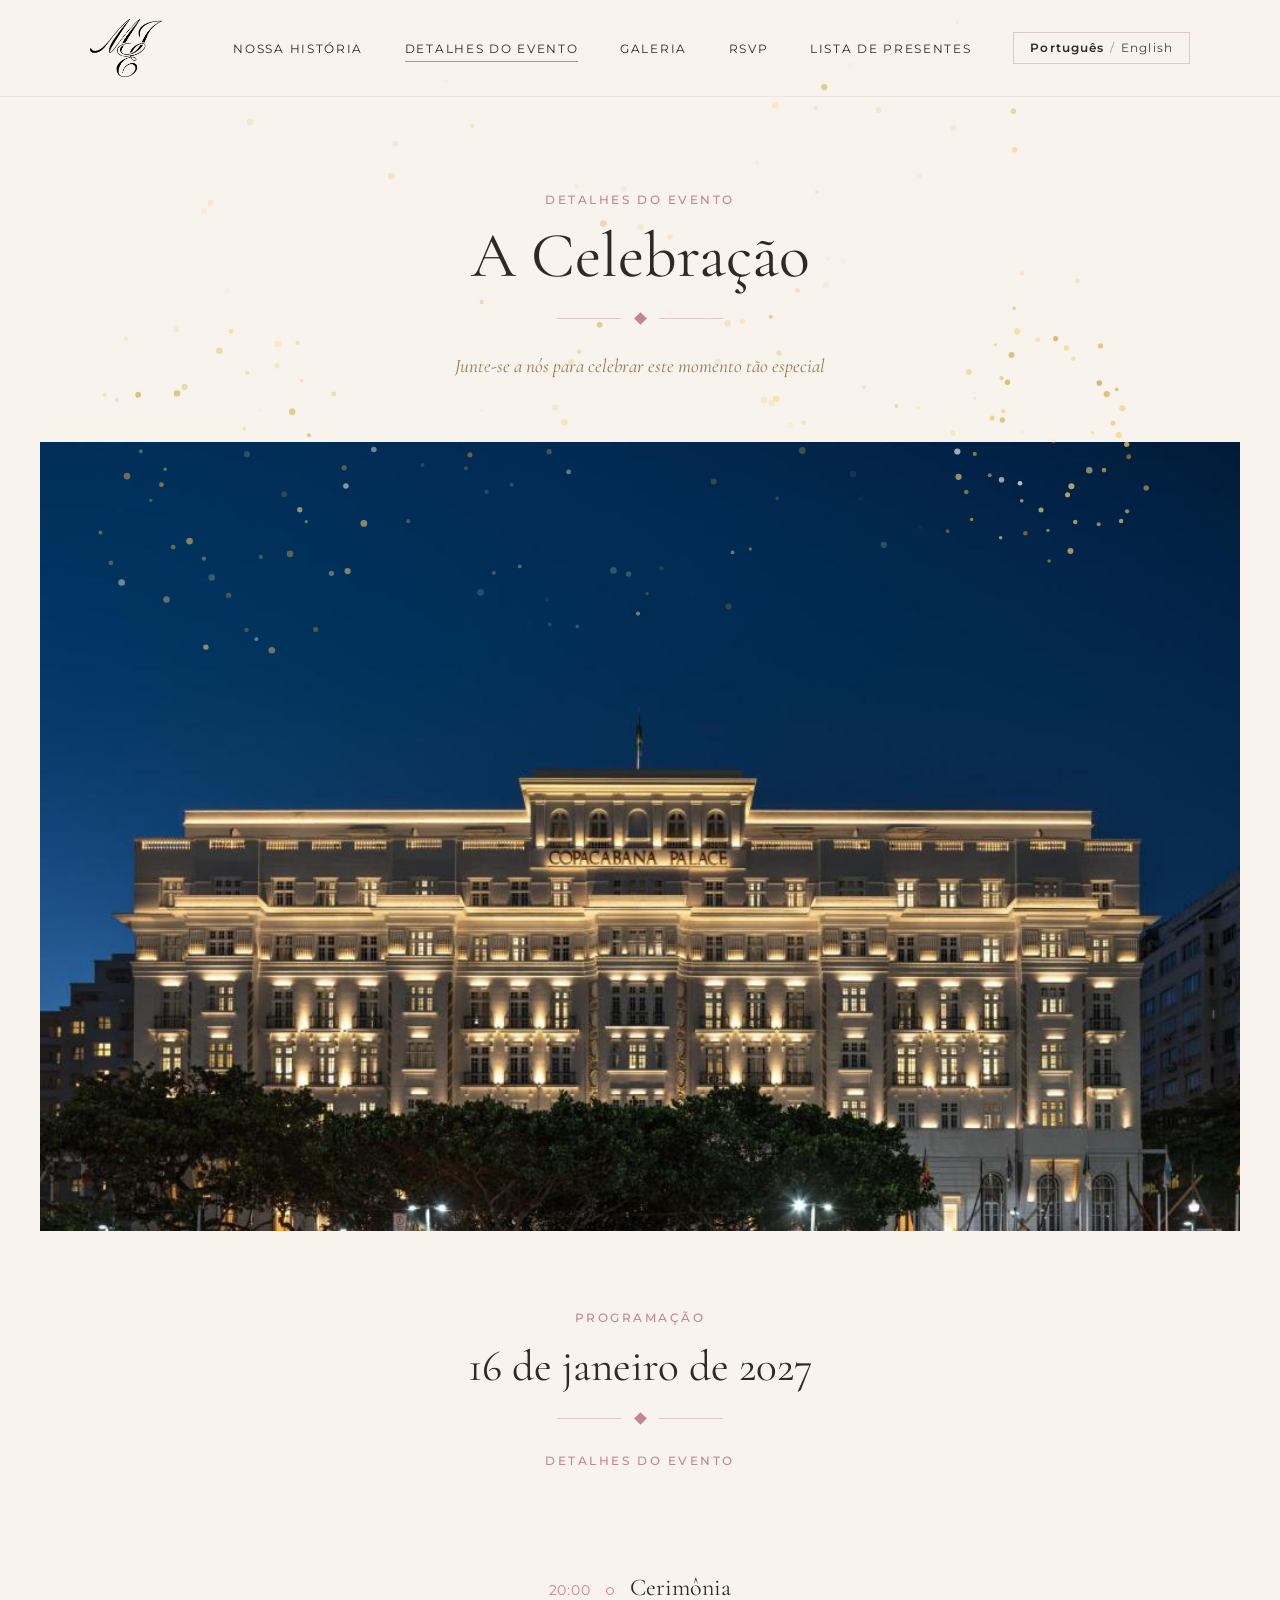
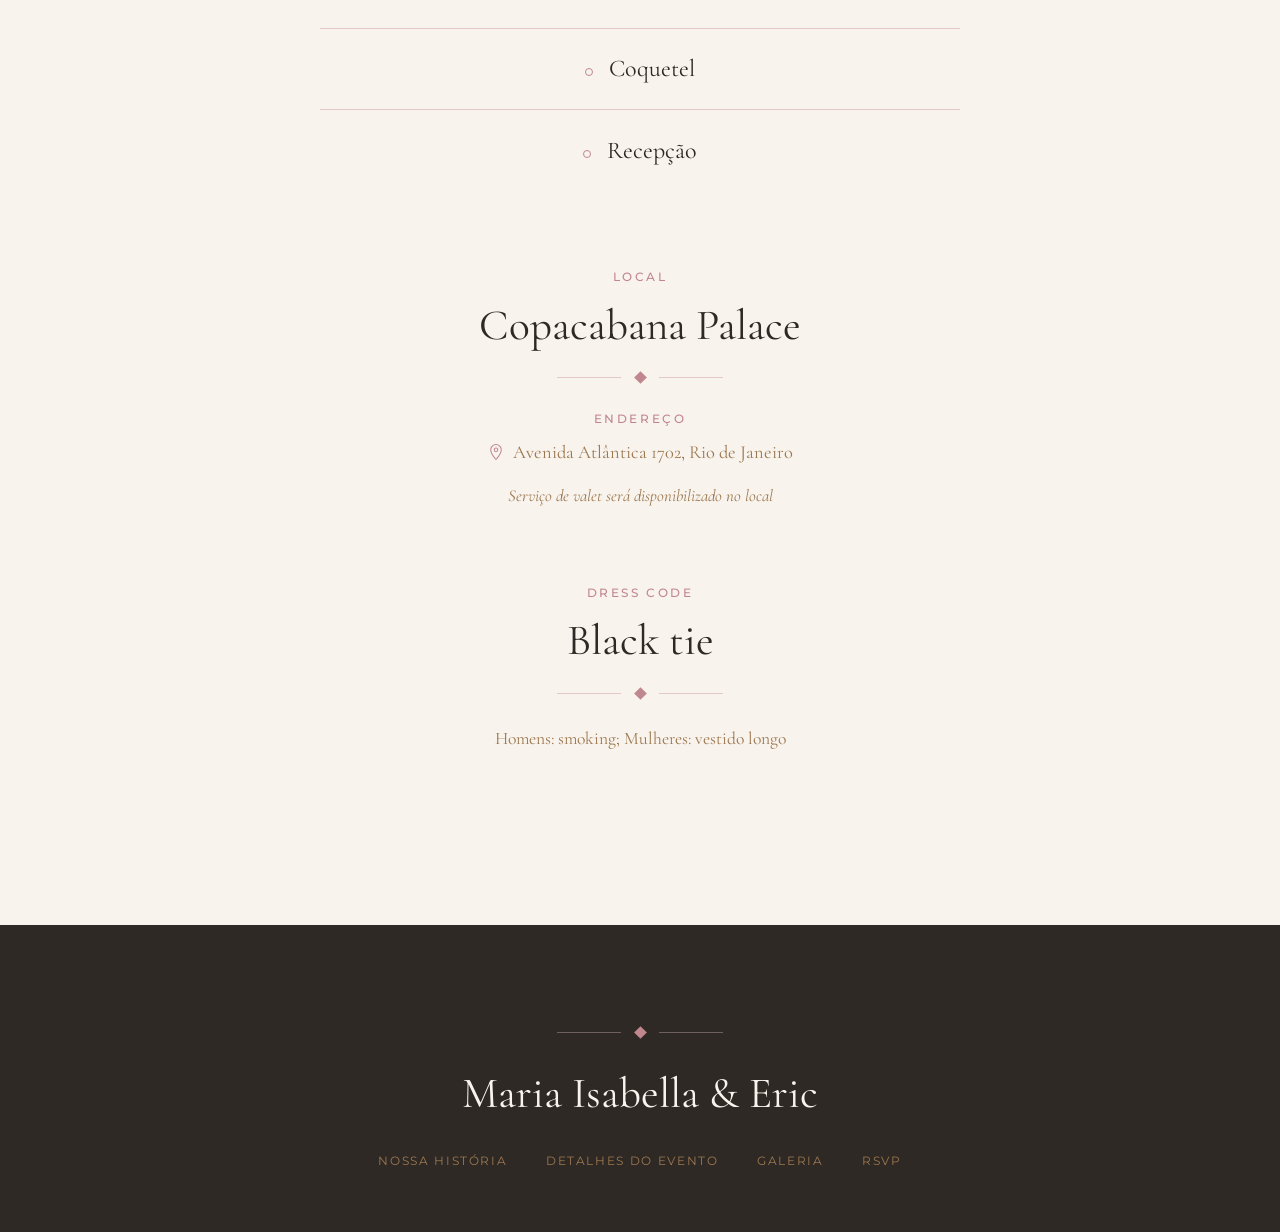
==== evento.html @ d5723450 "Add files via upload" ====
<!DOCTYPE html>
<html lang="pt-BR">
<head>
<meta charset="UTF-8">
<meta name="viewport" content="width=device-width, initial-scale=1.0">
<title>Detalhes do Evento — Maria Isabella &amp; Eric</title>
<meta name="description" content="Detalhes da celebração de Maria Isabella e Eric no Copacabana Palace">
<link rel="icon" href="assets/images/logo.png">
<link rel="preconnect" href="https://fonts.googleapis.com">
<link rel="preconnect" href="https://fonts.gstatic.com" crossorigin>
<link href="https://fonts.googleapis.com/css2?family=Cormorant+Garamond:ital,wght@0,300;0,400;0,500;0,600;1,400;1,500&family=Montserrat:wght@400;500;600&display=swap" rel="stylesheet">
<link rel="stylesheet" href="css/style.css">
</head>
<body>

<header class="site-header" id="top">
  <div class="header-inner">
    <a href="index.html" class="logo-link" aria-label="Maria Isabella e Eric — início">
      <img src="assets/images/logo.png" alt="ME" class="logo-mark">
    </a>

    <button class="nav-toggle" id="navToggle" aria-label="Abrir menu" aria-expanded="false">
      <span></span><span></span><span></span>
    </button>

    <nav class="main-nav" id="mainNav">
      <a href="historia.html" class="nav-link" data-i18n="nav.story">Nossa História</a>
      <a href="evento.html" class="nav-link is-active" aria-current="page" data-i18n="nav.event">Detalhes do Evento</a>
      <a href="galeria.html" class="nav-link" data-i18n="nav.gallery">Galeria</a>
      <a href="rsvp.html" class="nav-link" data-i18n="nav.rsvp">RSVP</a>
      <a href="presentes.html" class="nav-link" data-i18n="nav.registry">Lista de Presentes</a>
      <div class="nav-utility">
        <button class="lang-toggle" id="langToggle" type="button" aria-label="Switch language">
          <span class="lang-pt is-active">Português</span><span class="lang-sep">/</span><span class="lang-en">English</span>
        </button>
      </div>
    </nav>
  </div>
</header>

<main>

  <div class="page-section page-section--flush">
    <div class="page-intro">
      <p class="eyebrow" data-i18n="event.eyebrow">Detalhes do Evento</p>
      <h1 data-i18n="event.title">A Celebração</h1>
      <div class="ornament"><span></span><i></i><span></span></div>
      <p class="page-subtitle" data-i18n="event.subtitle"><em>Junte-se a nós para celebrar este momento tão especial</em></p>
    </div>

    <div class="venue-photo">
      <img src="assets/images/copacabana-palace-night.jpg" alt="Fachada iluminada do Copacabana Palace à noite">
    </div>

    <div class="event-date-block">
      <p class="eyebrow" data-i18n="event.scheduleEyebrow">Programação</p>
      <h2 data-i18n="event.dateFull">16 de janeiro de 2027</h2>
      <div class="ornament"><span></span><i></i><span></span></div>
      <p class="eyebrow" data-i18n="event.detailsEyebrow">Detalhes do Evento</p>
    </div>

    <div class="schedule-list">
      <div class="schedule-item">
        <span class="schedule-time" data-i18n="event.time">20:00</span>
        <span class="schedule-marker"></span>
        <span class="schedule-name" data-i18n="event.ceremony">Cerimônia</span>
      </div>
      <div class="schedule-item">
        <span class="schedule-marker"></span>
        <span class="schedule-name" data-i18n="event.cocktail">Coquetel</span>
      </div>
      <div class="schedule-item">
        <span class="schedule-marker"></span>
        <span class="schedule-name" data-i18n="event.reception">Recepção</span>
      </div>
    </div>

    <div class="venue-block">
      <p class="eyebrow" data-i18n="event.venueEyebrow">Local</p>
      <h2 data-i18n="event.venueName">Copacabana Palace</h2>
      <div class="ornament"><span></span><i></i><span></span></div>
      <p class="eyebrow" data-i18n="event.addressEyebrow">Endereço</p>
      <p class="venue-address">
        <svg class="pin-icon" viewBox="0 0 24 24" fill="none" xmlns="http://www.w3.org/2000/svg" aria-hidden="true"><path d="M12 22s7-7.58 7-13A7 7 0 0 0 5 9c0 5.42 7 13 7 13Z" stroke="currentColor" stroke-width="1.4"/><circle cx="12" cy="9" r="2.4" stroke="currentColor" stroke-width="1.4"/></svg>
        <span data-i18n="event.address">Avenida Atlântica 1702, Rio de Janeiro</span>
      </p>
      <p class="venue-note"><em data-i18n="event.valet">Serviço de valet será disponibilizado no local</em></p>
    </div>

    <div class="dresscode-block">
      <p class="eyebrow" data-i18n="event.dressCodeEyebrow">Dress Code</p>
      <h2 data-i18n="event.dressCode">Black tie</h2>
      <div class="ornament"><span></span><i></i><span></span></div>
      <p class="dresscode-note" data-i18n="event.dressCodeDetail">Homens: smoking; Mulheres: vestido longo</p>
    </div>
  </div>

</main>

<footer class="site-footer">
  <div class="ornament"><span></span><i></i><span></span></div>
  <h2 class="footer-names">Maria Isabella &amp; Eric</h2>
  <nav class="footer-nav">
    <a href="historia.html" data-i18n="nav.story">Nossa História</a>
    <a href="evento.html" data-i18n="nav.event">Detalhes do Evento</a>
    <a href="galeria.html" data-i18n="nav.gallery">Galeria</a>
    <a href="rsvp.html" data-i18n="nav.rsvp">RSVP</a>
  </nav>
</footer>


<script src="js/i18n.js"></script>
<script src="js/script.js"></script>
<script src="js/fireworks.js"></script>

</body>
</html>
---- css/style.css ----
/* =========================================================
   Maria Isabella & Eric — Wedding Site
   Design tokens
   ========================================================= */
:root {
  --cream:        #F8F3EC;
  --cream-deep:   #F1E9E0;
  --blush:        #F3E7E5;
  --ink:          #2E2924;
  --ink-soft:     #4A423B;
  --rose:         #C1878F;
  --rose-line:    #E4C7C7;
  --gold:         #9C7850;
  --gold-deep:    #8A6842;
  --white:        #FFFFFF;

  --font-display: 'Cormorant Garamond', Georgia, serif;
  --font-body:    'Cormorant Garamond', Georgia, serif;
  --font-sans:    'Montserrat', Helvetica, Arial, sans-serif;

  --max-width: 1180px;
  --nav-height: 96px;
}

* { box-sizing: border-box; }

html {
  scroll-behavior: smooth;
}

@media (prefers-reduced-motion: reduce) {
  html { scroll-behavior: auto; }
  * { animation-duration: 0.001ms !important; transition-duration: 0.001ms !important; }
}

body {
  margin: 0;
  background: var(--cream);
  color: var(--ink);
  font-family: var(--font-body);
  font-weight: 400;
  -webkit-font-smoothing: antialiased;
}

img { max-width: 100%; display: block; }

a { color: inherit; text-decoration: none; }

:focus-visible {
  outline: 2px solid var(--rose);
  outline-offset: 3px;
}

.eyebrow {
  font-family: var(--font-sans);
  font-size: 0.72rem;
  letter-spacing: 0.22em;
  text-transform: uppercase;
  color: var(--rose);
  margin: 0 0 0.9rem;
  font-weight: 500;
}
.eyebrow--small { font-size: 0.66rem; margin-bottom: 0.6rem; }

.ornament {
  display: flex;
  align-items: center;
  justify-content: center;
  gap: 0.9rem;
  margin: 1.4rem 0 1.9rem;
}
.ornament span { width: 64px; height: 1px; background: var(--rose-line); display: block; }
.ornament i {
  width: 9px; height: 9px;
  background: var(--rose);
  transform: rotate(45deg);
  display: block;
}

.body-copy {
  font-family: var(--font-body);
  font-size: 1.18rem;
  line-height: 1.75;
  color: var(--gold);
  max-width: 62ch;
}

.text-link {
  font-family: var(--font-sans);
  font-size: 0.78rem;
  letter-spacing: 0.15em;
  text-transform: uppercase;
  color: var(--ink);
  display: inline-flex;
  align-items: center;
  gap: 0.6rem;
  padding-bottom: 3px;
  border-bottom: 1px solid var(--ink);
  transition: color 0.25s ease, border-color 0.25s ease, gap 0.25s ease;
}
.text-link::after { content: '\2014\2014'; letter-spacing: 0; }
.text-link:hover { color: var(--rose); border-color: var(--rose); gap: 0.9rem; }
.text-link--centered { margin: 0 auto; }

.btn-outline {
  font-family: var(--font-sans);
  font-size: 0.78rem;
  letter-spacing: 0.18em;
  text-transform: uppercase;
  color: var(--ink);
  border: 1px solid var(--rose-line);
  padding: 1.1rem 3rem;
  display: inline-block;
  transition: background 0.3s ease, color 0.3s ease, border-color 0.3s ease;
}
.btn-outline:hover { background: var(--rose); border-color: var(--rose); color: var(--white); }

/* =========================================================
   Header
   ========================================================= */
.site-header {
  position: sticky;
  top: 0;
  z-index: 100;
  background: rgba(248, 243, 236, 0.94);
  backdrop-filter: blur(6px);
  border-bottom: 1px solid rgba(46, 41, 36, 0.06);
}
.header-inner {
  max-width: var(--max-width);
  margin: 0 auto;
  padding: 0 2.5rem;
  height: var(--nav-height);
  display: flex;
  align-items: center;
  justify-content: space-between;
}
.logo-link { display: flex; align-items: center; height: 100%; }
.logo-mark { height: 58px; width: auto; }

.main-nav {
  display: flex;
  align-items: center;
  gap: 2.6rem;
}
.nav-link {
  font-family: var(--font-sans);
  font-size: 0.76rem;
  letter-spacing: 0.14em;
  text-transform: uppercase;
  color: var(--ink);
  position: relative;
  padding: 0.3rem 0;
  white-space: nowrap;
}
.nav-link::after {
  content: '';
  position: absolute;
  left: 0; right: 0; bottom: -2px;
  height: 1px;
  background: var(--rose);
  transform: scaleX(0);
  transition: transform 0.25s ease;
}
.nav-link:hover::after,
.nav-link.is-active::after { transform: scaleX(1); }

.nav-utility {
  display: flex;
  align-items: center;
  gap: 0.7rem;
}

.lang-toggle {
  font-family: var(--font-sans);
  font-size: 0.72rem;
  letter-spacing: 0.1em;
  background: none;
  border: 1px solid var(--rose-line);
  padding: 0.5rem 1rem;
  cursor: pointer;
  color: var(--ink-soft);
  white-space: nowrap;
}
.lang-toggle span { transition: color 0.2s ease, font-weight 0.2s ease; }
.lang-toggle .is-active { color: var(--ink); font-weight: 600; }
.lang-sep { margin: 0 0.35rem; opacity: 0.5; }

.nav-toggle {
  display: none;
  width: 34px; height: 26px;
  flex-direction: column;
  justify-content: space-between;
  background: none;
  border: none;
  cursor: pointer;
  padding: 0;
}
.nav-toggle span {
  display: block;
  height: 1px;
  background: var(--ink);
  transition: transform 0.3s ease, opacity 0.3s ease;
}
.nav-toggle[aria-expanded="true"] span:nth-child(1) { transform: translateY(11px) rotate(45deg); }
.nav-toggle[aria-expanded="true"] span:nth-child(2) { opacity: 0; }
.nav-toggle[aria-expanded="true"] span:nth-child(3) { transform: translateY(-11px) rotate(-45deg); }

/* =========================================================
   Hero
   ========================================================= */
.hero {
  position: relative;
  min-height: 92vh;
  display: flex;
  align-items: center;
  justify-content: center;
  overflow: hidden;
}
.hero-image {
  position: absolute;
  inset: 0;
  z-index: 0;
}
.hero-image img {
  width: 100%;
  height: 100%;
  object-fit: cover;
  object-position: center 62%;
}
.hero-image::after {
  content: '';
  position: absolute;
  inset: 0;
  background: linear-gradient(180deg, rgba(20,16,12,0.12) 0%, rgba(20,16,12,0.28) 55%, rgba(20,16,12,0.15) 100%);
}
.hero-content {
  position: relative;
  z-index: 1;
  text-align: center;
  color: var(--white);
  padding: 0 1.5rem;
}
.hero-names {
  font-family: var(--font-display);
  font-weight: 400;
  font-size: clamp(2.8rem, 7vw, 5.2rem);
  margin: 0;
  letter-spacing: 0.01em;
  text-shadow: 0 2px 24px rgba(0,0,0,0.25);
}
.hero .ornament span { background: rgba(255,255,255,0.55); }
.hero .ornament i { background: var(--white); }
.hero-date {
  font-family: var(--font-sans);
  font-size: 0.78rem;
  letter-spacing: 0.18em;
  text-transform: uppercase;
  margin: 0;
}


/* =========================================================
   Countdown
   ========================================================= */
.countdown-section {
  background: var(--ink);
  color: var(--cream);
  padding: 3.2rem 1.5rem;
  text-align: center;
}
.countdown-label {
  font-family: var(--font-sans);
  font-size: 0.72rem;
  letter-spacing: 0.24em;
  text-transform: uppercase;
  color: var(--rose-line);
  margin: 0 0 1.6rem;
}
.countdown {
  display: flex;
  justify-content: center;
  gap: clamp(1.4rem, 5vw, 3.6rem);
  max-width: 640px;
  margin: 0 auto;
}
.countdown-unit {
  display: flex;
  flex-direction: column;
  align-items: center;
  min-width: 3.6rem;
}
.countdown-number {
  font-family: var(--font-display);
  font-size: clamp(2.1rem, 5vw, 3.1rem);
  line-height: 1;
  font-weight: 500;
}
.countdown-word {
  font-family: var(--font-sans);
  font-size: 0.62rem;
  letter-spacing: 0.14em;
  text-transform: uppercase;
  color: var(--rose-line);
  margin-top: 0.5rem;
}

/* =========================================================
   Home preview sections
   ========================================================= */
.preview-section {
  max-width: var(--max-width);
  margin: 0 auto;
  padding: 6.5rem 2.5rem;
  display: grid;
  grid-template-columns: 1fr 1fr;
  gap: 4.5rem;
  align-items: center;
}
.preview-media img,
.preview-media { border-radius: 2px; }
.preview-media img { width: 100%; height: 100%; object-fit: cover; max-height: 620px; }
.preview-copy h2 {
  font-family: var(--font-display);
  font-weight: 400;
  font-size: clamp(2.1rem, 4vw, 2.9rem);
  margin: 0 0 0;
  color: var(--ink);
}
.preview-copy .ornament { justify-content: flex-start; margin-left: 0; }
.preview-copy .body-copy { margin-bottom: 1.8rem; }

.preview-section--celebration { grid-template-columns: 1fr; text-align: center; }
.preview-section--celebration .preview-copy { max-width: 640px; margin: 0 auto; }
.preview-section--celebration .ornament { justify-content: center; }
.schedule-preview { margin: 2.2rem auto 1.6rem; width: max-content; max-width: 100%; }
.schedule-preview-row {
  display: grid;
  grid-template-columns: 64px 20px 1fr;
  align-items: center;
  gap: 0.5rem;
  padding: 1.1rem 0;
  border-bottom: 1px solid var(--rose-line);
  font-family: var(--font-display);
  font-size: 1.3rem;
}
.schedule-preview-row:last-child { border-bottom: none; }
.schedule-preview-time { color: var(--rose); font-size: 0.95rem; font-family: var(--font-sans); letter-spacing: 0.04em; text-align: right; }
.schedule-preview-marker { width: 8px; height: 8px; border: 1px solid var(--rose); border-radius: 50%; margin: 0 auto; }
.schedule-preview-name { letter-spacing: 0.02em; text-align: left; }
.dress-code-note { color: var(--gold); margin-bottom: 2rem; }

.preview-section--gallery { grid-template-columns: 1fr; }
.preview-copy--centered { text-align: center; max-width: 640px; margin: 0 auto 3rem; }
.preview-copy--centered .ornament { justify-content: center; }
.preview-gallery-grid {
  display: grid;
  grid-template-columns: 1.4fr 1fr;
  gap: 1.4rem;
  margin-bottom: 2.6rem;
}
.preview-gallery-main img { width: 100%; height: 100%; object-fit: cover; }
.preview-gallery-side { display: grid; gap: 1.4rem; }
.preview-gallery-side img { width: 100%; height: 100%; object-fit: cover; }

.preview-section--rsvp,
.preview-section--registry {
  display: block;
  text-align: center;
  background: var(--blush);
  max-width: 100%;
  padding: 5.5rem 2rem;
}
.preview-section--rsvp .ornament,
.preview-section--registry .ornament { justify-content: center; }
.preview-section--rsvp h2,
.preview-section--registry h2 {
  font-family: var(--font-display);
  font-weight: 400;
  font-size: clamp(2.1rem, 4vw, 2.9rem);
  margin: 0;
}
.preview-section--registry { background: var(--cream); }
.preview-section--rsvp .body-copy,
.preview-section--registry .body-copy { margin: 0 auto 2.2rem; text-align: center; }

/* =========================================================
   Inner pages
   ========================================================= */
.page-section {
  max-width: var(--max-width);
  margin: 0 auto;
  padding: 7rem 2.5rem 6rem;
  scroll-margin-top: var(--nav-height);
}
.page-section--flush { padding-top: 0; max-width: 100%; }
.page-section--narrow { max-width: 760px; text-align: center; }

.page-intro { max-width: 760px; margin: 0 auto 4rem; text-align: center; }
.page-section--flush .page-intro { padding-top: 6rem; max-width: 760px; }
.page-intro h1 {
  font-family: var(--font-display);
  font-weight: 400;
  font-size: clamp(2.6rem, 5.5vw, 4rem);
  margin: 0;
  line-height: 1.1;
}
.page-subtitle {
  font-family: var(--font-body);
  color: var(--gold);
  font-size: 1.2rem;
  margin: 0;
}
.page-intro .ornament { justify-content: center; }

/* Story page */
.story-hero {
  display: grid;
  grid-template-columns: 1fr 1.1fr;
  gap: 4rem;
  align-items: center;
  margin-bottom: 6rem;
}
.story-hero-media img { width: 100%; }
.story-hero-copy p {
  font-family: var(--font-body);
  color: var(--gold);
  font-size: 1.15rem;
  line-height: 1.8;
  margin: 0 0 1.4rem;
}
.timeline-intro { text-align: center; margin-bottom: 3.5rem; }
.timeline-intro h2 {
  font-family: var(--font-display);
  font-weight: 400;
  font-size: clamp(2rem, 4vw, 2.7rem);
  margin: 0;
}

.timeline {
  position: relative;
  max-width: 920px;
  margin: 0 auto;
  padding-left: 0;
}
.timeline::before {
  content: '';
  position: absolute;
  left: 50%;
  top: 10px;
  bottom: 10px;
  width: 1px;
  background: var(--rose-line);
}
.timeline-item {
  position: relative;
  width: 50%;
  padding: 0 4rem 4.5rem 0;
  text-align: right;
}
.timeline-item:nth-child(even) {
  left: 50%;
  padding: 0 0 4.5rem 4rem;
  text-align: left;
}
.timeline-item--last { padding-bottom: 0; }
.timeline-item:nth-child(even).timeline-item--last { padding-bottom: 0; }
.timeline-marker {
  position: absolute;
  top: 6px;
  right: -6px;
  width: 11px; height: 11px;
  border: 1px solid var(--rose);
  border-radius: 50%;
  background: var(--cream);
}
.timeline-item:nth-child(even) .timeline-marker { right: auto; left: -6px; }
.timeline-item h3 {
  font-family: var(--font-display);
  font-weight: 400;
  font-size: 1.8rem;
  margin: 0 0 0.8rem;
}
.timeline-item p {
  font-family: var(--font-body);
  color: var(--gold);
  font-size: 1.08rem;
  line-height: 1.7;
  margin: 0;
}
.closing-line {
  text-align: center;
  font-family: var(--font-body);
  color: var(--gold);
  font-size: 1.15rem;
  max-width: 640px;
  margin: 6rem auto 0;
}

/* Event page */
.venue-photo { width: 100%; aspect-ratio: 1024 / 674; overflow: hidden; margin-bottom: 5rem; }
.venue-photo img { width: 100%; height: 100%; object-fit: cover; object-position: center; }
.event-date-block,
.venue-block,
.dresscode-block {
  text-align: center;
  max-width: 640px;
  margin: 0 auto 5rem;
}
.event-date-block h2,
.venue-block h2,
.dresscode-block h2 {
  font-family: var(--font-display);
  font-weight: 400;
  font-size: clamp(2rem, 4vw, 2.7rem);
  margin: 0;
}
.schedule-list { max-width: 640px; margin: 0 auto 5rem; }
.schedule-item {
  display: flex;
  align-items: baseline;
  justify-content: center;
  gap: 1rem;
  padding: 1.6rem 0;
  border-bottom: 1px solid var(--rose-line);
  font-family: var(--font-display);
  font-size: 1.5rem;
  text-align: center;
}
.schedule-item:last-child { border-bottom: none; }
.schedule-time { color: var(--rose); font-family: var(--font-sans); font-size: 0.9rem; letter-spacing: 0.05em; }
.schedule-marker {
  width: 8px; height: 8px;
  border: 1px solid var(--rose);
  border-radius: 50%;
  display: inline-block;
}
.venue-address {
  display: flex;
  align-items: center;
  justify-content: center;
  gap: 0.5rem;
  color: var(--gold);
  font-size: 1.15rem;
  margin: 0.4rem 0 1.4rem;
}
.pin-icon { width: 18px; height: 18px; color: var(--rose); flex-shrink: 0; }
.venue-note { color: var(--gold); font-size: 1.05rem; margin: 0; }
.dresscode-note { color: var(--gold); font-size: 1.1rem; margin: 0; }

/* Gallery page */
.masonry-gallery {
  display: grid;
  grid-template-columns: repeat(3, 1fr);
  grid-auto-rows: 260px;
  gap: 1.2rem;
}
.masonry-gallery img {
  width: 100%; height: 100%;
  object-fit: cover;
}
.masonry-gallery .span-tall { grid-row: span 2; }

/* RSVP page */
.rsvp-contacts { margin: 2.5rem 0 2.5rem; }
.rsvp-contacts p {
  font-family: var(--font-body);
  font-style: italic;
  font-size: 1.3rem;
  color: var(--gold);
  margin: 0.6rem 0;
}
.rsvp-contacts span { font-style: normal; }
.contact-link {
  color: var(--gold);
  border-bottom: 1px solid var(--rose-line);
  transition: color 0.2s ease, border-color 0.2s ease;
}
.contact-link:hover { color: var(--rose); border-color: var(--rose); }
.rsvp-deadline {
  font-family: var(--font-sans);
  font-size: 0.78rem;
  letter-spacing: 0.16em;
  text-transform: uppercase;
  color: var(--rose);
  margin-top: 2.5rem;
}

/* Registry page spacing already covered by .page-section--narrow */
.page-section--narrow .body-copy { margin: 0 auto 2.4rem; text-align: center; }

/* =========================================================
   Footer
   ========================================================= */
.site-footer {
  background: var(--ink);
  color: var(--cream);
  text-align: center;
  padding: 5rem 2rem 4rem;
}
.site-footer .ornament span { background: rgba(228,199,199,0.35); }
.site-footer .ornament i { background: var(--rose); }
.footer-names {
  font-family: var(--font-display);
  font-weight: 400;
  font-size: clamp(2rem, 4vw, 2.7rem);
  margin: 0 0 2.2rem;
}
.footer-nav {
  display: flex;
  justify-content: center;
  gap: 2.4rem;
  flex-wrap: wrap;
}
.footer-nav a {
  font-family: var(--font-sans);
  font-size: 0.74rem;
  letter-spacing: 0.14em;
  text-transform: uppercase;
  color: var(--gold);
  transition: color 0.2s ease;
}
.footer-nav a:hover { color: var(--rose); }

/* =========================================================
   Fireworks (one-time welcome animation)
   ========================================================= */
#fireworksCanvas {
  position: fixed;
  inset: 0;
  z-index: 300;
  pointer-events: none;
  opacity: 1;
  transition: opacity 1.1s ease;
}
#fireworksCanvas.is-hidden { opacity: 0; }

/* =========================================================
   Responsive
   ========================================================= */
@media (max-width: 980px) {
  .preview-section,
  .story-hero {
    grid-template-columns: 1fr;
  }
  .preview-media img { max-height: 420px; }
  .preview-gallery-grid { grid-template-columns: 1fr; }
  .masonry-gallery { grid-template-columns: repeat(2, 1fr); grid-auto-rows: 220px; }
}

@media (max-width: 760px) {
  .header-inner { padding: 0 1.4rem; height: 78px; }
  .logo-mark { height: 46px; }
  .nav-toggle { display: flex; }
  .main-nav {
    position: fixed;
    top: 78px;
    left: 0; right: 0;
    background: var(--cream);
    flex-direction: column;
    align-items: flex-start;
    gap: 0;
    padding: 0.5rem 1.4rem 1.5rem;
    border-bottom: 1px solid rgba(46,41,36,0.08);
    transform: translateY(-8px);
    opacity: 0;
    pointer-events: none;
    transition: opacity 0.25s ease, transform 0.25s ease;
  }
  .main-nav.is-open {
    opacity: 1;
    transform: translateY(0);
    pointer-events: auto;
  }
  .nav-link { padding: 0.9rem 0; width: 100%; border-bottom: 1px solid rgba(46,41,36,0.06); }
  .nav-utility { margin-top: 1rem; }

  .preview-section { padding: 4rem 1.5rem; }
  .preview-section--rsvp, .preview-section--registry { padding: 4rem 1.5rem; }
  .page-section { padding: 4.5rem 1.5rem 4rem; }
  .page-section--flush .page-intro { padding-top: 3.5rem; }

  .story-hero { gap: 2.5rem; margin-bottom: 4rem; }

  .timeline::before { left: 6px; }
  .timeline-item,
  .timeline-item:nth-child(even) {
    width: 100%;
    left: 0;
    text-align: left;
    padding: 0 0 3rem 2.6rem;
  }
  .timeline-item .timeline-marker,
  .timeline-item:nth-child(even) .timeline-marker {
    left: 1px; right: auto;
  }

  .masonry-gallery { grid-template-columns: repeat(2, 1fr); grid-auto-rows: 180px; }
  .countdown { gap: 1.1rem; }
  .countdown-unit { min-width: 3rem; }
}
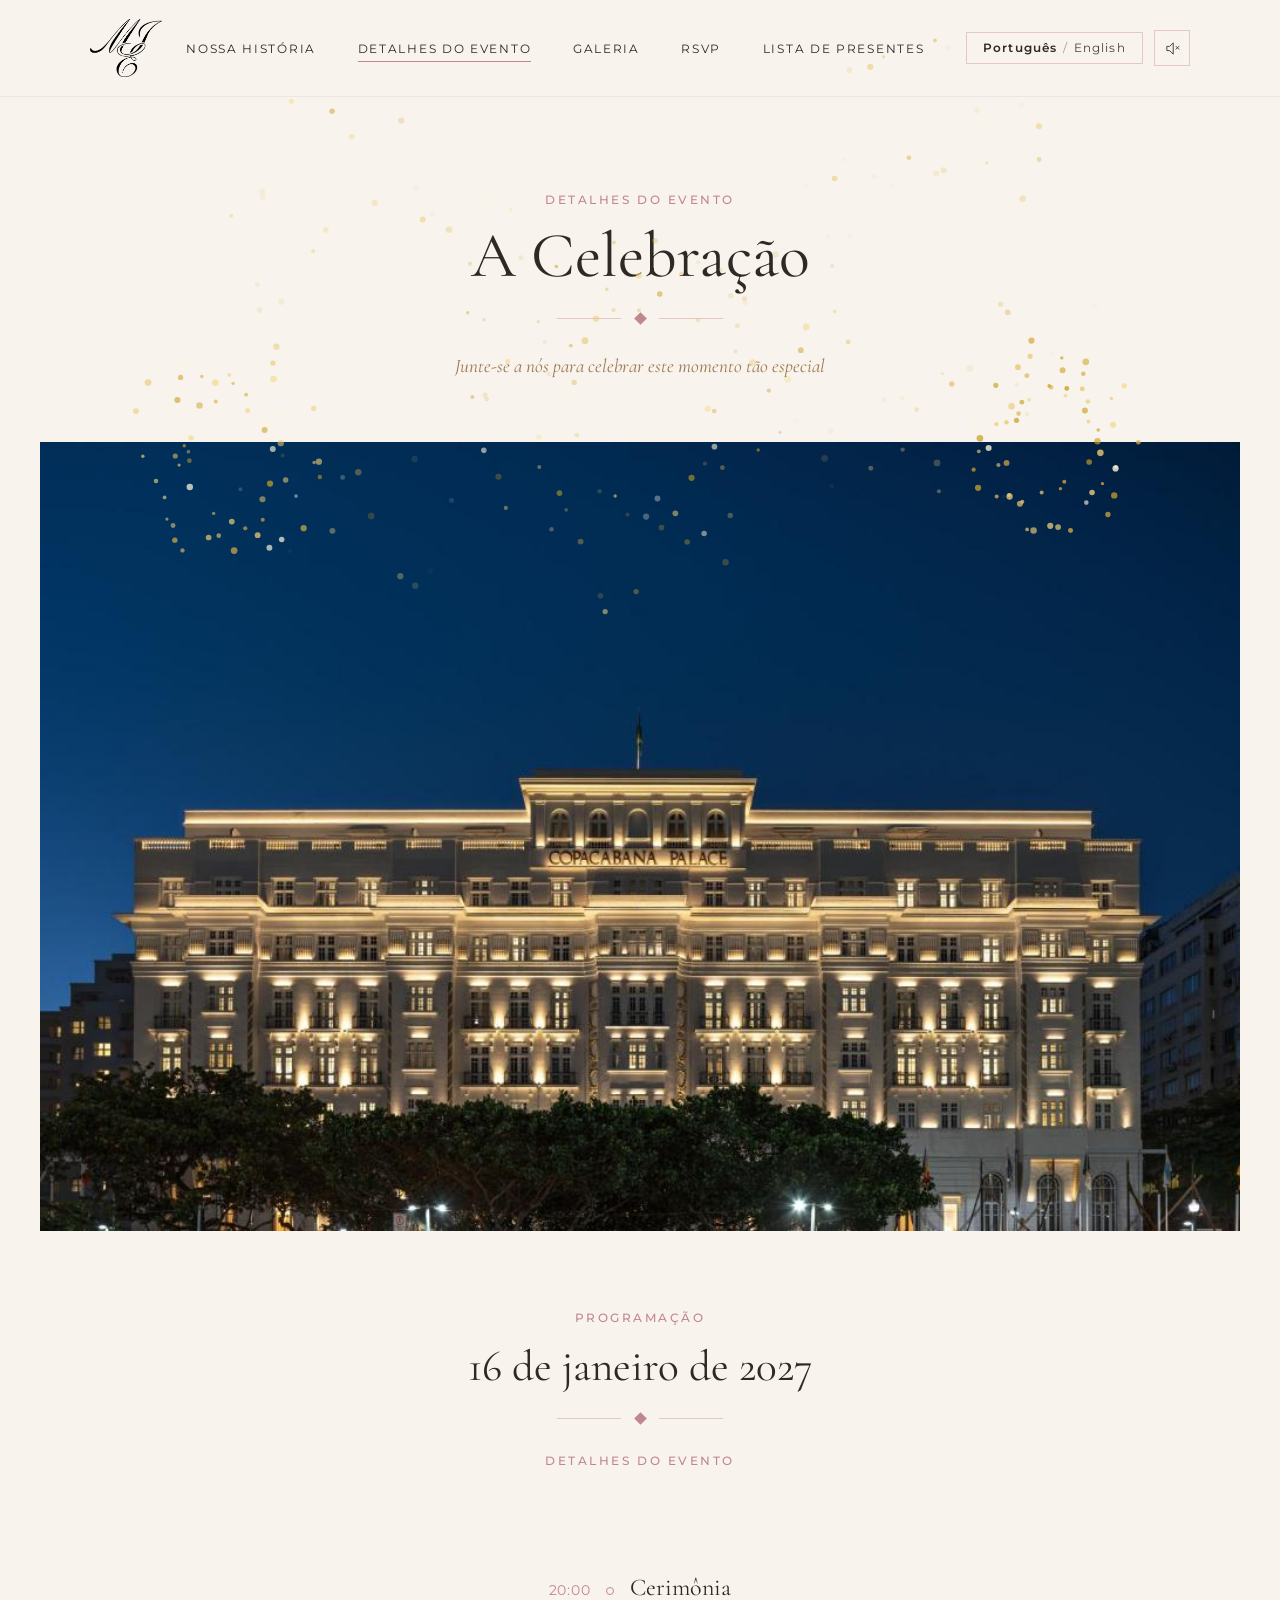
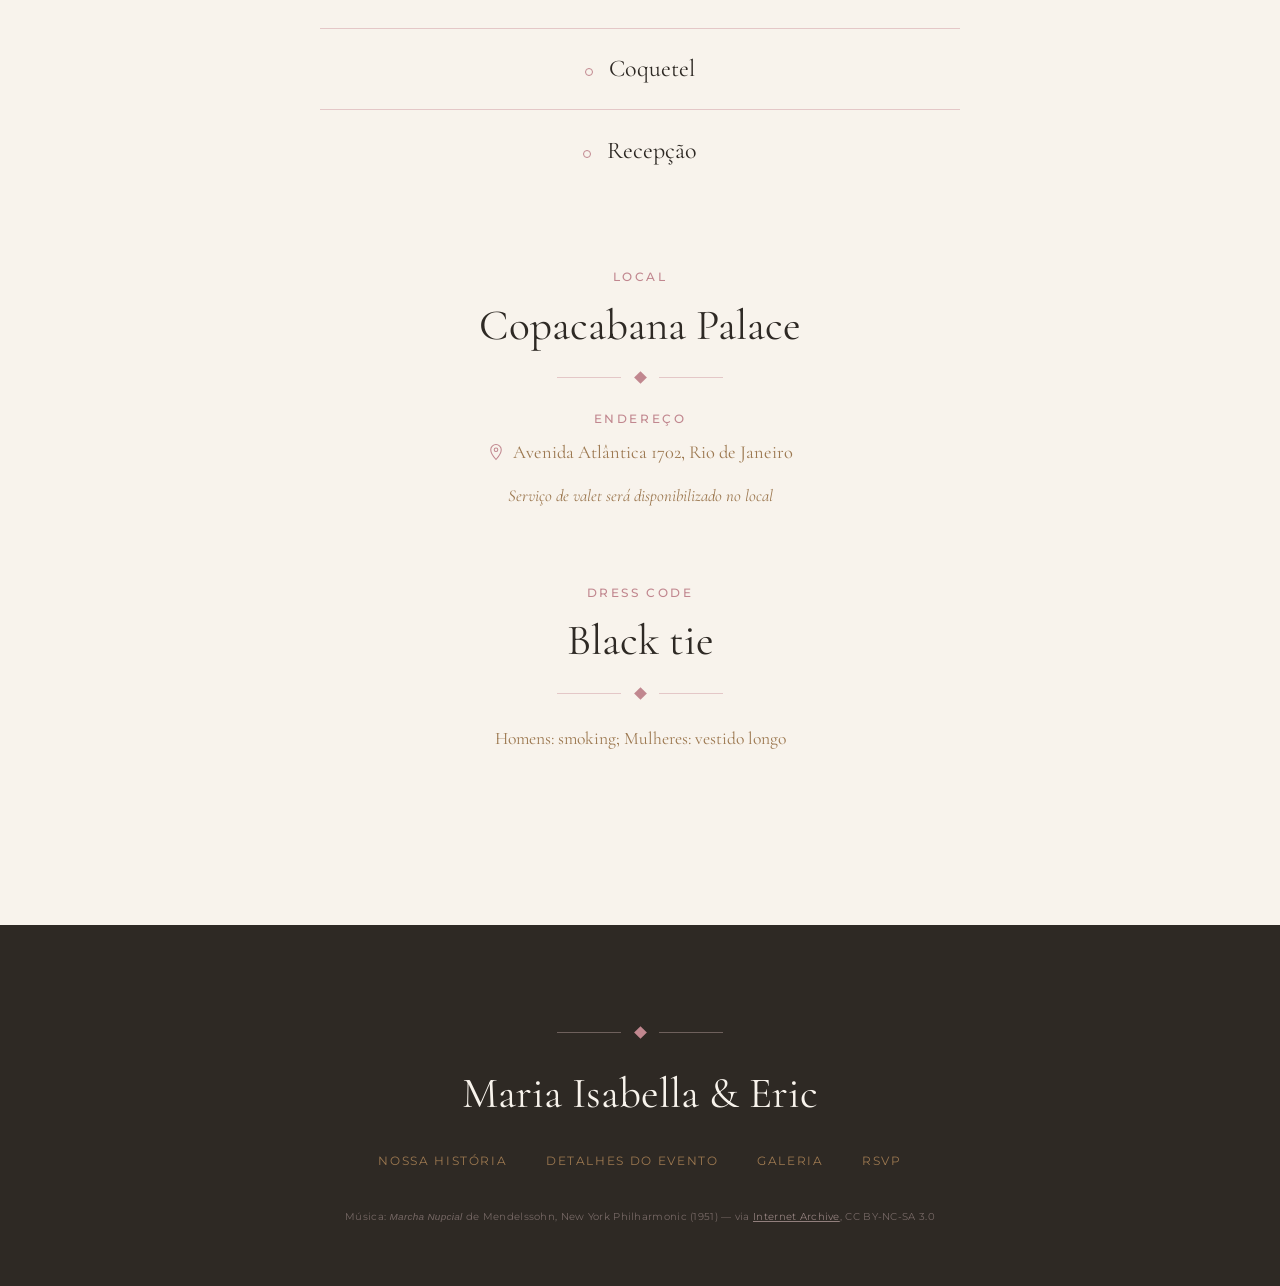
==== commit b4d50bd2: "Add files via upload" ====
--- a/evento.html
+++ b/evento.html
@@ -12,6 +12,7 @@
 <link rel="stylesheet" href="css/style.css">
 </head>
 <body>
+<audio id="bgAudio" loop preload="none" src="https://archive.org/download/MendelssohnAMidsummerNightsDream-szell/05.WeddingMarch.mp3"></audio>
 
 <header class="site-header" id="top">
   <div class="header-inner">
@@ -32,6 +33,10 @@
       <div class="nav-utility">
         <button class="lang-toggle" id="langToggle" type="button" aria-label="Switch language">
           <span class="lang-pt is-active">Português</span><span class="lang-sep">/</span><span class="lang-en">English</span>
+        </button>
+        <button class="music-toggle" id="musicToggle" type="button" aria-label="Play music" aria-pressed="false">
+          <svg class="icon-off" viewBox="0 0 24 24" fill="none" xmlns="http://www.w3.org/2000/svg" aria-hidden="true"><path d="M4 9v6h4l5 5V4L8 9H4Z" stroke="currentColor" stroke-width="1.4" stroke-linejoin="round"/><path d="M17 9l4 4M21 9l-4 4" stroke="currentColor" stroke-width="1.4" stroke-linecap="round"/></svg>
+          <svg class="icon-on" viewBox="0 0 24 24" fill="none" xmlns="http://www.w3.org/2000/svg" aria-hidden="true"><path d="M4 9v6h4l5 5V4L8 9H4Z" stroke="currentColor" stroke-width="1.4" stroke-linejoin="round"/><path d="M16.5 8.5a5 5 0 0 1 0 7M19 6a8.5 8.5 0 0 1 0 12" stroke="currentColor" stroke-width="1.4" stroke-linecap="round"/></svg>
         </button>
       </div>
     </nav>
@@ -106,6 +111,7 @@
     <a href="galeria.html" data-i18n="nav.gallery">Galeria</a>
     <a href="rsvp.html" data-i18n="nav.rsvp">RSVP</a>
   </nav>
+  <p class="footer-credit" data-i18n="footer.musicCredit">Música: <em>Marcha Nupcial</em> de Mendelssohn, New York Philharmonic (1951) — via <a href="https://archive.org/details/MendelssohnAMidsummerNightsDream-szell" target="_blank" rel="noopener">Internet Archive</a>, CC BY-NC-SA 3.0</p>
 </footer>
 
 
--- a/css/style.css
+++ b/css/style.css
@@ -186,6 +186,27 @@
 .lang-toggle .is-active { color: var(--ink); font-weight: 600; }
 .lang-sep { margin: 0 0.35rem; opacity: 0.5; }
 
+.music-toggle {
+  display: flex;
+  align-items: center;
+  justify-content: center;
+  width: 36px;
+  height: 36px;
+  border: 1px solid var(--rose-line);
+  background: none;
+  color: var(--ink-soft);
+  cursor: pointer;
+  padding: 0;
+  flex-shrink: 0;
+  transition: color 0.2s ease, border-color 0.2s ease;
+}
+.music-toggle:hover { color: var(--rose); border-color: var(--rose); }
+.music-toggle svg { width: 17px; height: 17px; }
+.music-toggle .icon-off { display: block; }
+.music-toggle .icon-on { display: none; }
+.music-toggle.is-playing .icon-off { display: none; }
+.music-toggle.is-playing .icon-on { display: block; }
+
 .nav-toggle {
   display: none;
   width: 34px; height: 26px;
@@ -622,6 +643,15 @@
 }
 .footer-nav a:hover { color: var(--rose); }
 
+.footer-credit {
+  margin: 2.6rem 0 0;
+  font-family: var(--font-sans);
+  font-size: 0.62rem;
+  letter-spacing: 0.03em;
+  color: rgba(228, 199, 199, 0.4);
+}
+.footer-credit a { color: rgba(228, 199, 199, 0.55); text-decoration: underline; }
+
 /* =========================================================
    Fireworks (one-time welcome animation)
    ========================================================= */
@@ -645,6 +675,8 @@
   }
   .preview-media img { max-height: 420px; }
   .preview-gallery-grid { grid-template-columns: 1fr; }
+  .preview-gallery-main img,
+  .preview-gallery-side img { height: auto; }
   .masonry-gallery { grid-template-columns: repeat(2, 1fr); grid-auto-rows: 220px; }
 }
 
